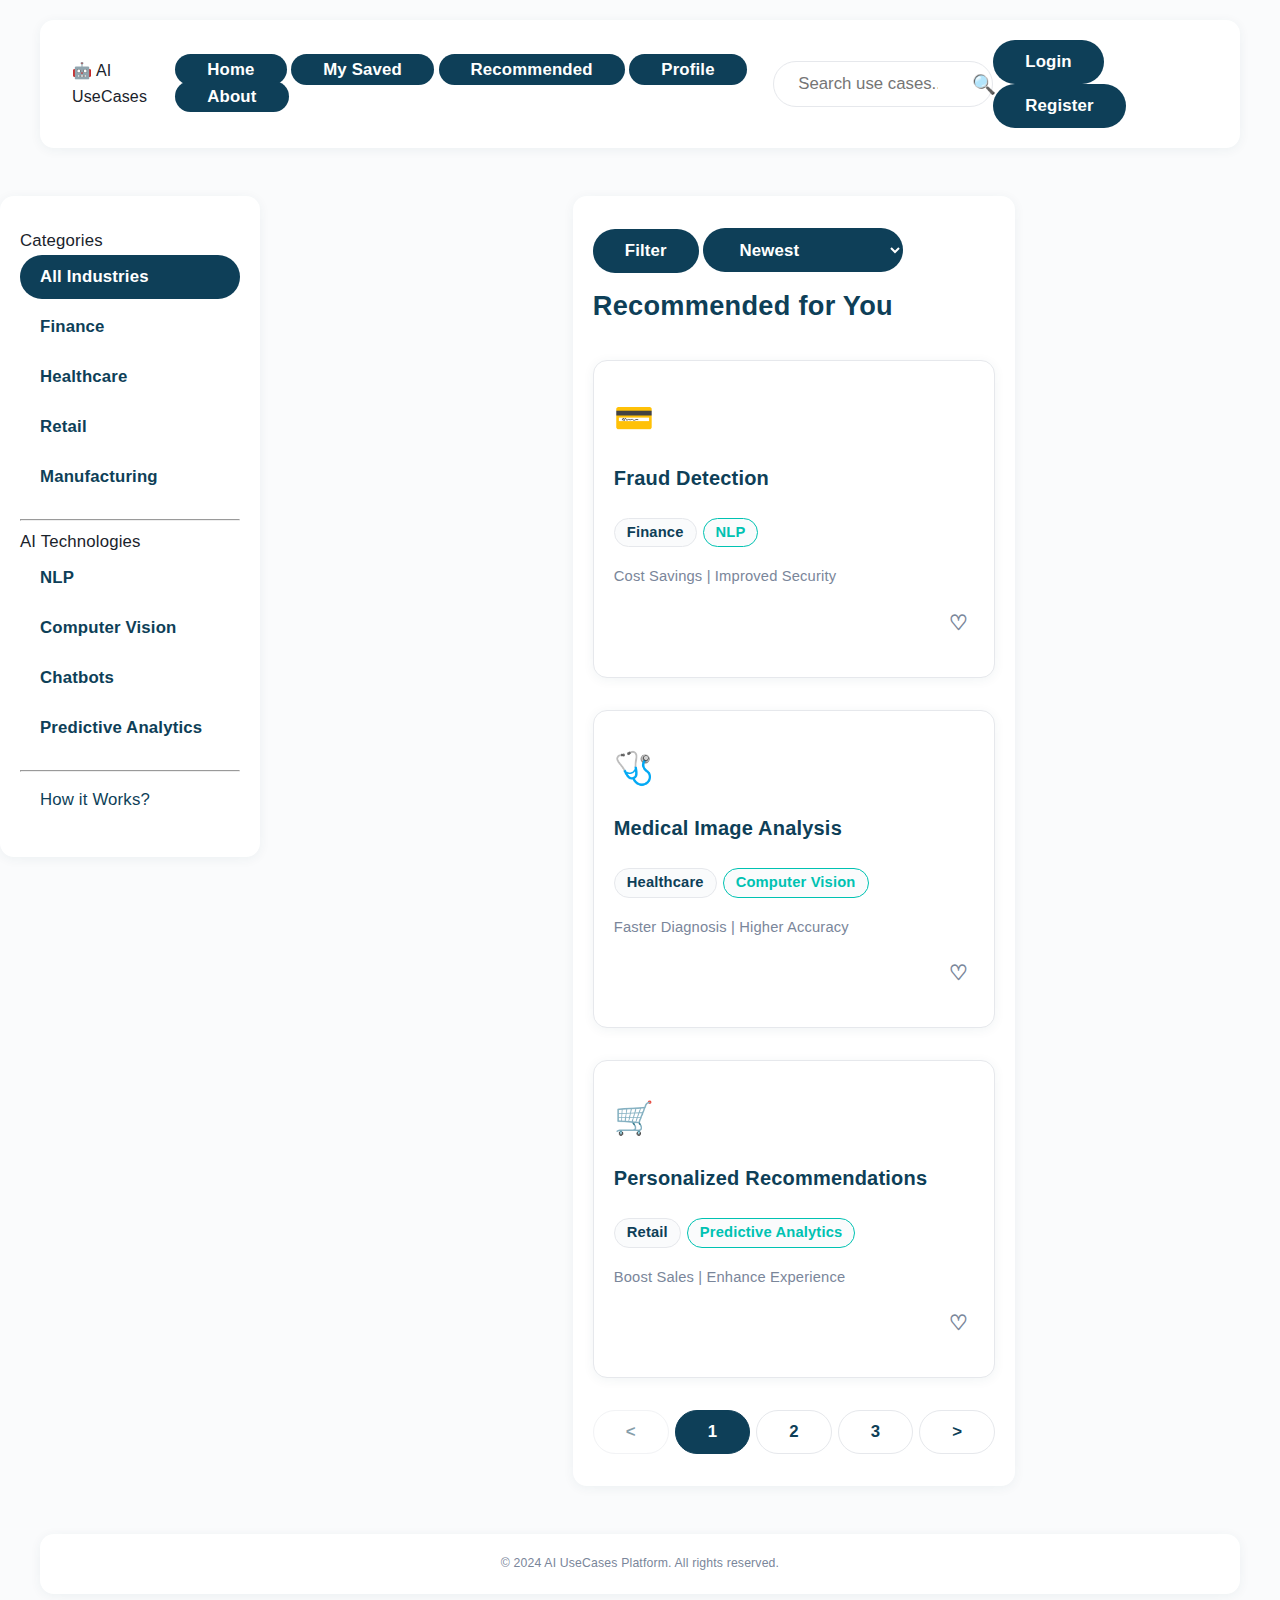
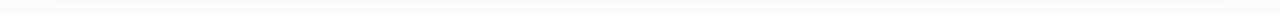
==== index.html @ 4018d4e9 "Add files via upload" ====
<!DOCTYPE html>
<html lang="en">
<head>
  <meta charset="UTF-8" />
  <meta name="viewport" content="width=device-width,initial-scale=1.0" />
  <title>AI Use Cases Dashboard</title>
  <link rel="stylesheet" href="styles.css" />
</head>
<body>
  <header class="header">
    <div class="logo" aria-label="Platform Logo">🤖 <span>AI UseCases</span></div>
    <nav class="main-nav" aria-label="Main Navigation">
      <a href="index.html" class="active">Home</a>
      <a href="#">My Saved</a>
      <a href="#">Recommended</a>
      <a href="profile.html">Profile</a>
      <a href="#" class="about-link">About</a>
    </nav>
    <form class="search-bar" role="search" aria-label="Global Search">
      <input type="search" placeholder="Search use cases..." aria-label="Search use cases" />
      <button type="submit" aria-label="Search"><span>🔍</span></button>
    </form>
    <div class="user-actions">
      <button class="login-btn">Login</button>
      <button class="register-btn">Register</button>
    </div>
  </header>
  <div class="dashboard-layout">
    <aside class="sidebar" aria-label="Filters and Navigation">
      <nav>
        <ul>
          <li><strong>Categories</strong></li>
          <li><button class="sidebar-link" aria-current="page">All Industries</button></li>
          <li><button class="sidebar-link">Finance</button></li>
          <li><button class="sidebar-link">Healthcare</button></li>
          <li><button class="sidebar-link">Retail</button></li>
          <li><button class="sidebar-link">Manufacturing</button></li>
        </ul>
        <hr />
        <ul>
          <li><strong>AI Technologies</strong></li>
          <li><button class="sidebar-link">NLP</button></li>
          <li><button class="sidebar-link">Computer Vision</button></li>
          <li><button class="sidebar-link">Chatbots</button></li>
          <li><button class="sidebar-link">Predictive Analytics</button></li>
        </ul>
        <hr />
        <a href="#" class="sidebar-link about">How it Works?</a>
      </nav>
    </aside>
    <main class="main-content">
      <section class="filters-section" aria-label="Filters and Sorting">
        <button class="filter-btn" aria-haspopup="true" aria-expanded="false">Filter</button>
        <select aria-label="Sort by" class="sort-select">
          <option>Newest</option>
          <option>Highest Rated</option>
          <option>Alphabetical</option>
        </select>
      </section>
      <section class="recommendations" aria-label="Recommended for You">
        <h2>Recommended for You</h2>
        <div class="tiles-grid">
          <article class="usecase-tile" tabindex="0" aria-labelledby="uc1-title">
            <div class="tile-icon" aria-hidden="true">💳</div>
            <h3 id="uc1-title" style="word-break:break-word;overflow-wrap:break-word;">Fraud Detection</h3>
            <div class="tile-tags">
              <span class="tag">Finance</span>
              <span class="tag tech">NLP</span>
            </div>
            <p class="tile-summary" style="word-break:break-word;overflow-wrap:break-word;">Cost Savings | Improved Security</p>
            <button class="favorite-btn" aria-label="Add to favorites">♡</button>
          </article>
          <article class="usecase-tile" tabindex="0" aria-labelledby="uc2-title">
            <div class="tile-icon" aria-hidden="true">🩺</div>
            <h3 id="uc2-title" style="word-break:break-word;overflow-wrap:break-word;">Medical Image Analysis</h3>
            <div class="tile-tags">
              <span class="tag">Healthcare</span>
              <span class="tag tech">Computer Vision</span>
            </div>
            <p class="tile-summary" style="word-break:break-word;overflow-wrap:break-word;">Faster Diagnosis | Higher Accuracy</p>
            <button class="favorite-btn" aria-label="Add to favorites">♡</button>
          </article>
          <article class="usecase-tile" tabindex="0" aria-labelledby="uc3-title">
            <div class="tile-icon" aria-hidden="true">🛒</div>
            <h3 id="uc3-title" style="word-break:break-word;overflow-wrap:break-word;">Personalized Recommendations</h3>
            <div class="tile-tags">
              <span class="tag">Retail</span>
              <span class="tag tech">Predictive Analytics</span>
            </div>
            <p class="tile-summary" style="word-break:break-word;overflow-wrap:break-word;">Boost Sales | Enhance Experience</p>
            <button class="favorite-btn" aria-label="Add to favorites">♡</button>
          </article>
        </div>
      </section>
      <nav class="pagination" aria-label="Pagination">
        <button aria-label="Previous page" disabled>&lt;</button>
        <button aria-current="page">1</button>
        <button>2</button>
        <button>3</button>
        <button aria-label="Next page">&gt;</button>
      </nav>
    </main>
  </div>
  <footer class="footer">
    <small>&copy; 2024 AI UseCases Platform. All rights reserved.</small>
  </footer>
</body>
</html>
---- styles.css ----
/* Artistic Minimalism Design System for Modern App */
:root {
  --brand: #0E3F58;
  --accent: #00C2B2;
  --bg: #FAFBFC;
  --surface: #fff;
  --text: #1a232b;
  --muted: #7a869a;
  --border: #e6e8ec;
  --radius: 14px;
  --radius-pill: 999px;
  --shadow: 0 2px 12px rgba(14,63,88,0.06);
  --font-main: 'Inter', 'Segoe UI', Arial, sans-serif;
  --font-size-xs: 0.92rem;
  --font-size-sm: 1.05rem;
  --font-size-md: 1.25rem;
  --font-size-lg: 1.7rem;
  --font-size-xl: 2.2rem;
  --line-height: 1.6;
  --font-weight-thin: 300;
  --font-weight-normal: 400;
  --font-weight-bold: 600;
  --space-xs: 6px;
  --space-sm: 12px;
  --space: 20px;
  --space-md: 32px;
  --space-lg: 48px;
}

/* Reset & Base */
*, *::before, *::after { box-sizing: border-box; }
html { font-size: 16px; background: var(--bg); }
body {
  font-family: var(--font-main);
  color: var(--text);
  background: var(--bg);
  margin: 0;
  font-weight: var(--font-weight-thin);
  line-height: var(--line-height);
  letter-spacing: 0.01em;
}
img, svg { display: block; max-width: 100%; }
a { color: var(--brand); text-decoration: none; transition: color 0.18s; }
a:hover, a:focus { color: var(--accent); }

/* Typography */
h1, h2, h3, h4, h5, h6 {
  font-family: var(--font-main);
  font-weight: var(--font-weight-bold);
  margin: 0 0 var(--space-sm) 0;
  letter-spacing: 0.01em;
  color: var(--brand);
}
h1 { font-size: var(--font-size-xl); }
h2 { font-size: var(--font-size-lg); }
h3 { font-size: var(--font-size-md); }
h4, h5, h6 { font-size: var(--font-size-sm); }
p, ul, ol { margin: 0 0 var(--space) 0; }

/* Layout */
.header, .footer {
  background: var(--surface);
  box-shadow: var(--shadow);
  border-radius: var(--radius);
  margin: var(--space) auto;
  max-width: 1200px;
  padding: var(--space) var(--space-md);
  display: flex;
  align-items: center;
  justify-content: space-between;
}
.header {
  margin-bottom: var(--space-lg);
}
.footer {
  margin-top: var(--space-lg);
  font-size: var(--font-size-xs);
  color: var(--muted);
  justify-content: center;
}
.main-content, .detail-main, .profile-main {
  max-width: 1200px;
  margin: 0 auto;
  padding: var(--space-md) var(--space);
  background: var(--surface);
  border-radius: var(--radius);
  box-shadow: var(--shadow);
}
.dashboard-layout {
  display: grid;
  grid-template-columns: 260px 1fr;
  gap: var(--space-lg);
  max-width: 1400px;
  margin: 0 auto;
  align-items: flex-start;
}
@media (max-width: 900px) {
  .dashboard-layout {
    grid-template-columns: 1fr;
  }
  .sidebar {
    margin-bottom: var(--space-lg);
  }
}

/* Sidebar */
.sidebar {
  background: var(--surface);
  border-radius: var(--radius);
  box-shadow: var(--shadow);
  padding: var(--space-md) var(--space);
  min-width: 200px;
  max-width: 320px;
  font-size: var(--font-size-sm);
}
.sidebar nav ul {
  list-style: none;
  padding: 0;
  margin: 0 0 var(--space) 0;
}
.sidebar-link {
  display: block;
  width: 100%;
  background: none;
  border: none;
  color: var(--brand);
  font-size: var(--font-size-sm);
  text-align: left;
  padding: var(--space-xs) var(--space);
  border-radius: var(--radius-pill);
  margin-bottom: var(--space-xs);
  transition: background 0.18s, color 0.18s;
}
.sidebar-link[aria-current="page"], .sidebar-link:focus, .sidebar-link:hover {
  background: var(--brand);
  color: #fff;
}

/* Search Bar */
.search-bar {
  display: flex;
  align-items: center;
  background: var(--surface);
  border-radius: var(--radius-pill);
  box-shadow: none;
  padding: 0 var(--space-sm);
  min-width: 220px;
  border: 1px solid var(--border);
}
.search-bar input {
  border: none;
  outline: none;
  font-size: var(--font-size-sm);
  padding: var(--space-xs) var(--space-sm);
  background: transparent;
  color: var(--text);
  width: 180px;
}
.search-bar button {
  background: none;
  border: none;
  color: var(--brand);
  font-size: 1.2rem;
  cursor: pointer;
  padding: var(--space-xs);
  border-radius: 50%;
  transition: background 0.18s;
}
.search-bar button:hover, .search-bar button:focus {
  background: var(--bg);
}

/* Buttons */
button, .filter-btn, .save-btn, .danger-btn, .secondary-btn, .main-nav a, .sort-select {
  border-radius: var(--radius-pill);
  border: none;
  background: var(--brand);
  color: #fff;
  font-size: var(--font-size-sm);
  font-weight: var(--font-weight-bold);
  padding: var(--space-xs) var(--space-md);
  min-height: 44px;
  transition: background 0.18s, box-shadow 0.18s, color 0.18s;
  box-shadow: none;
  letter-spacing: 0.01em;
}
button:focus, .filter-btn:focus, .save-btn:focus, .danger-btn:focus, .secondary-btn:focus, .main-nav a:focus {
  outline: 2px solid var(--accent);
  background: var(--accent);
  color: #fff;
}
button:hover, .filter-btn:hover, .save-btn:hover, .danger-btn:hover, .secondary-btn:hover, .main-nav a:hover {
  background: var(--accent);
  color: #fff;
}

/* Tiles (Cards) */
.tiles-grid {
  display: grid;
  grid-template-columns: repeat(auto-fit, minmax(320px, 1fr));
  gap: var(--space-md);
  margin-top: var(--space-md);
}
.usecase-tile {
  background: var(--surface);
  border-radius: var(--radius);
  box-shadow: var(--shadow);
  padding: var(--space-md) var(--space);
  display: flex;
  flex-direction: column;
  gap: var(--space-sm);
  transition: box-shadow 0.18s, transform 0.14s;
  border: 1px solid var(--border);
}
.usecase-tile:hover, .usecase-tile:focus {
  box-shadow: 0 8px 32px 0 rgba(0,194,178,0.13);
  transform: translateY(-2px) scale(1.01);
  border-color: var(--accent);
}
.tile-icon {
  font-size: 2rem;
  margin-bottom: var(--space-xs);
  color: var(--accent);
}
.tile-tags {
  display: flex;
  gap: var(--space-xs);
  flex-wrap: wrap;
}
.tag {
  background: var(--bg);
  color: var(--brand);
  border-radius: var(--radius-pill);
  padding: 2px 12px;
  font-size: var(--font-size-xs);
  font-weight: var(--font-weight-bold);
  border: 1px solid var(--border);
}
.tag.tech { color: var(--accent); border-color: var(--accent); }
.tag.stage { color: #b26a00; border-color: #ffd580; }
.tag.date { color: #7c3aed; border-color: #c3b6f7; }
.tile-summary {
  color: var(--muted);
  font-size: var(--font-size-xs);
  margin: var(--space-xs) 0 0 0;
}
.favorite-btn {
  align-self: flex-end;
  background: none;
  border: none;
  color: var(--muted);
  font-size: 1.3rem;
  cursor: pointer;
  padding: var(--space-xs);
  border-radius: 50%;
  transition: color 0.18s, background 0.18s;
}
.favorite-btn:hover, .favorite-btn:focus {
  color: var(--accent);
  background: var(--bg);
}

/* Pagination */
.pagination {
  display: flex;
  gap: var(--space-xs);
  justify-content: center;
  margin: var(--space-md) 0 0 0;
}
.pagination button {
  border-radius: var(--radius-pill);
  min-width: 44px;
  min-height: 44px;
  font-size: var(--font-size-sm);
  color: var(--brand);
  background: #fff;
  border: 1.5px solid var(--border);
  transition: background 0.18s, color 0.18s, box-shadow 0.18s;
}
.pagination button[aria-current="page"], .pagination button:focus {
  background: var(--brand);
  color: #fff;
  border-color: var(--brand);
}
.pagination button:disabled {
  opacity: 0.5;
  cursor: not-allowed;
}

/* Forms */
input[type="text"], input[type="email"], input[type="password"], select, textarea {
  height: 44px;
  padding: var(--space-xs) var(--space-sm);
  border-radius: var(--radius);
  border: 1px solid var(--border);
  font-size: var(--font-size-sm);
  background: var(--surface);
  color: var(--text);
  margin-bottom: var(--space-sm);
  transition: border-color 0.18s, box-shadow 0.18s;
}
input:focus, select:focus, textarea:focus {
  outline: 2px solid var(--accent);
  border-color: var(--accent);
  background: var(--bg);
}
label {
  font-size: var(--font-size-xs);
  color: var(--muted);
  font-weight: var(--font-weight-bold);
  margin-bottom: var(--space-xs);
  display: block;
}
fieldset {
  border: none;
  margin: 0 0 var(--space) 0;
  padding: 0;
}
legend {
  font-size: var(--font-size-sm);
  font-weight: var(--font-weight-bold);
  color: var(--brand);
  margin-bottom: var(--space-xs);
}

/* Accessibility & Focus */
:focus-visible {
  outline: 2px solid var(--accent);
  outline-offset: 2px;
}
.visually-hidden {
  position: absolute !important;
  width: 1px; height: 1px;
  padding: 0; margin: -1px;
  overflow: hidden;
  clip: rect(0,0,0,0);
  border: 0;
}

@media (max-width: 600px) {
  .header, .footer, .main-content, .detail-main, .profile-main {
    padding: var(--space) var(--space-xs);
    border-radius: var(--radius);
  }
  .sidebar {
    padding: var(--space) var(--space-xs);
    min-width: 0;
    max-width: 100%;
  }
  .tiles-grid {
    grid-template-columns: 1fr;
    gap: var(--space-sm);
  }
}
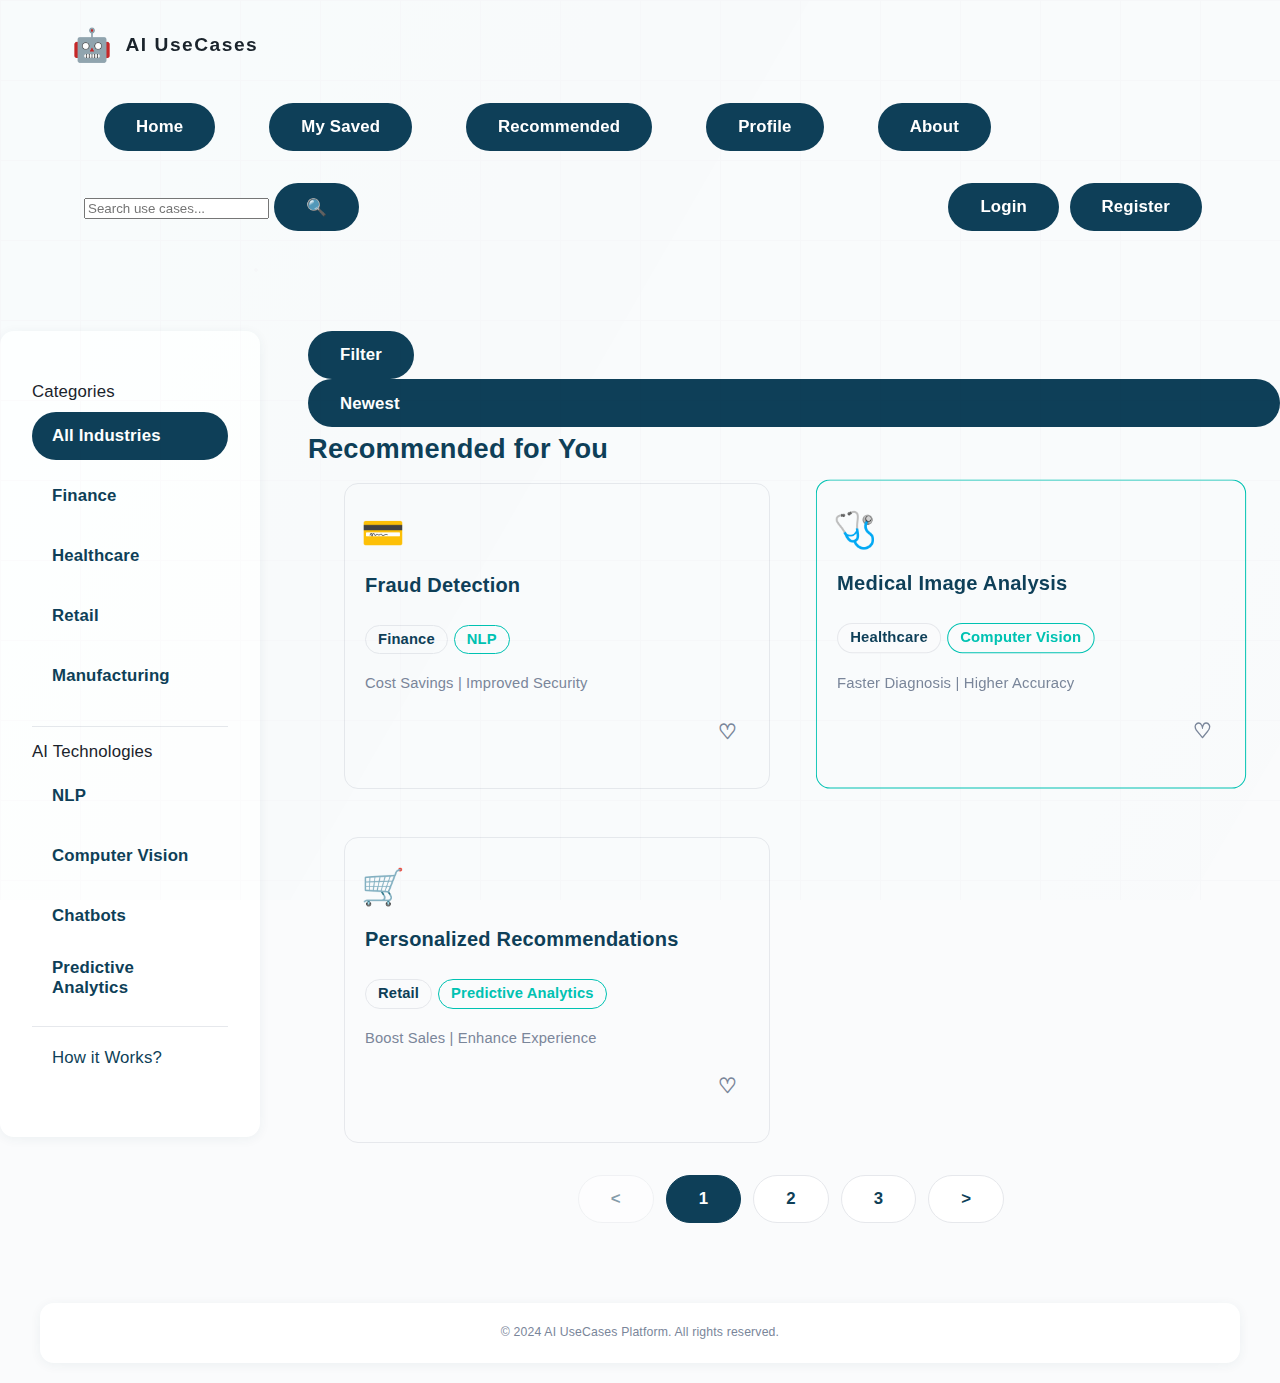
==== commit 82625c09: "Add files via upload" ====
--- a/index.html
+++ b/index.html
@@ -61,33 +61,36 @@
         <h2>Recommended for You</h2>
         <div class="tiles-grid">
           <article class="usecase-tile" tabindex="0" aria-labelledby="uc1-title">
+            <a href="usecase-detail.html" class="card-link" aria-label="View Fraud Detection use case"></a>
             <div class="tile-icon" aria-hidden="true">💳</div>
-            <h3 id="uc1-title" style="word-break:break-word;overflow-wrap:break-word;">Fraud Detection</h3>
+            <h3 id="uc1-title">Fraud Detection</h3>
             <div class="tile-tags">
               <span class="tag">Finance</span>
               <span class="tag tech">NLP</span>
             </div>
-            <p class="tile-summary" style="word-break:break-word;overflow-wrap:break-word;">Cost Savings | Improved Security</p>
+            <p class="tile-summary">Cost Savings | Improved Security</p>
             <button class="favorite-btn" aria-label="Add to favorites">♡</button>
           </article>
           <article class="usecase-tile" tabindex="0" aria-labelledby="uc2-title">
+            <a href="usecase-detail.html" class="card-link" aria-label="View Medical Image Analysis use case"></a>
             <div class="tile-icon" aria-hidden="true">🩺</div>
-            <h3 id="uc2-title" style="word-break:break-word;overflow-wrap:break-word;">Medical Image Analysis</h3>
+            <h3 id="uc2-title">Medical Image Analysis</h3>
             <div class="tile-tags">
               <span class="tag">Healthcare</span>
               <span class="tag tech">Computer Vision</span>
             </div>
-            <p class="tile-summary" style="word-break:break-word;overflow-wrap:break-word;">Faster Diagnosis | Higher Accuracy</p>
+            <p class="tile-summary">Faster Diagnosis | Higher Accuracy</p>
             <button class="favorite-btn" aria-label="Add to favorites">♡</button>
           </article>
           <article class="usecase-tile" tabindex="0" aria-labelledby="uc3-title">
+            <a href="usecase-detail.html" class="card-link" aria-label="View Personalized Recommendations use case"></a>
             <div class="tile-icon" aria-hidden="true">🛒</div>
-            <h3 id="uc3-title" style="word-break:break-word;overflow-wrap:break-word;">Personalized Recommendations</h3>
+            <h3 id="uc3-title">Personalized Recommendations</h3>
             <div class="tile-tags">
               <span class="tag">Retail</span>
               <span class="tag tech">Predictive Analytics</span>
             </div>
-            <p class="tile-summary" style="word-break:break-word;overflow-wrap:break-word;">Boost Sales | Enhance Experience</p>
+            <p class="tile-summary">Boost Sales | Enhance Experience</p>
             <button class="favorite-btn" aria-label="Add to favorites">♡</button>
           </article>
         </div>
--- a/styles.css
+++ b/styles.css
@@ -79,12 +79,11 @@
   justify-content: center;
 }
 .main-content, .detail-main, .profile-main {
-  max-width: 1200px;
-  margin: 0 auto;
-  padding: var(--space-md) var(--space);
-  background: var(--surface);
-  border-radius: var(--radius);
-  box-shadow: var(--shadow);
+  background: none !important;
+  box-shadow: none !important;
+  border-radius: 0 !important;
+  padding: var(--space-md) 0 !important;
+  margin-bottom: 0 !important;
 }
 .dashboard-layout {
   display: grid;
@@ -103,20 +102,114 @@
   }
 }
 
-/* Sidebar */
+/* --- Technical Background --- */
+body::before {
+  content: '';
+  position: fixed;
+  z-index: 0;
+  top: 0; left: 0; right: 0; bottom: 0;
+  pointer-events: none;
+  background:
+    repeating-linear-gradient(90deg, #e6e8ec 0 1px, transparent 1px 80px),
+    repeating-linear-gradient(180deg, #e6e8ec 0 1px, transparent 1px 80px),
+    radial-gradient(circle at 20% 30%, #e6e8ec 1.5px, transparent 2px),
+    radial-gradient(circle at 70% 70%, #e6e8ec 1.5px, transparent 2px),
+    linear-gradient(120deg, rgba(0,194,178,0.04) 0%, transparent 100%);
+  opacity: 0.18;
+  mix-blend-mode: multiply;
+}
+
+/* --- Header --- */
+.header {
+  display: flex;
+  flex-wrap: wrap;
+  align-items: center;
+  justify-content: space-between;
+  gap: var(--space-md);
+  padding: var(--space) var(--space-md);
+  background: transparent !important;
+  box-shadow: none !important;
+  border-radius: 0 !important;
+  position: relative;
+  z-index: 2;
+  width: 100%;
+  max-width: 1200px;
+  margin: 0 auto var(--space-lg) auto;
+}
+.logo {
+  display: flex;
+  align-items: center;
+  gap: var(--space-xs);
+  font-size: 2rem;
+  font-weight: bold;
+  letter-spacing: 1.5px;
+}
+.logo span {
+  font-size: 1.2rem;
+  font-weight: 600;
+  margin-left: var(--space-xs);
+}
+.main-nav {
+  display: flex;
+  flex-wrap: wrap;
+  gap: var(--space-lg);
+  align-items: center;
+  flex: 1 1 auto;
+  justify-content: flex-start;
+  margin: 0 var(--space-md);
+}
+.main-nav a {
+  display: inline-flex;
+  align-items: center;
+  justify-content: center;
+  border-radius: var(--radius-pill);
+  background: none;
+  color: var(--brand);
+  font-size: var(--font-size-sm);
+  font-weight: var(--font-weight-bold);
+  padding: 0 var(--space-md);
+  min-height: 44px;
+  height: 44px;
+  text-decoration: none;
+  transition: background 0.18s, color 0.18s;
+  border: none;
+  box-shadow: none;
+  margin: 0;
+}
+.main-nav a.active, .main-nav a:focus, .main-nav a:hover {
+  background: var(--brand);
+  color: #fff;
+}
+.search-bar {
+  margin: 0 var(--space-sm);
+}
+.user-actions {
+  gap: var(--space-sm);
+  margin-left: var(--space-sm);
+}
+
+/* --- Sidebar --- */
 .sidebar {
   background: var(--surface);
   border-radius: var(--radius);
   box-shadow: var(--shadow);
-  padding: var(--space-md) var(--space);
-  min-width: 200px;
+  padding: var(--space-lg) var(--space-md);
+  min-width: 220px;
   max-width: 320px;
   font-size: var(--font-size-sm);
+  display: flex;
+  flex-direction: column;
+  gap: var(--space-md);
+  align-items: flex-start;
+  margin-top: var(--space-md);
 }
 .sidebar nav ul {
   list-style: none;
   padding: 0;
   margin: 0 0 var(--space) 0;
+  display: flex;
+  flex-direction: column;
+  gap: var(--space-xs);
 }
 .sidebar-link {
   display: block;
@@ -130,47 +223,51 @@
   border-radius: var(--radius-pill);
   margin-bottom: var(--space-xs);
   transition: background 0.18s, color 0.18s;
+  min-height: 44px;
+  min-width: 44px;
 }
 .sidebar-link[aria-current="page"], .sidebar-link:focus, .sidebar-link:hover {
   background: var(--brand);
   color: #fff;
 }
-
-/* Search Bar */
-.search-bar {
-  display: flex;
-  align-items: center;
+hr {
+  border: none;
+  border-top: 1px solid var(--border);
+  margin: var(--space-sm) 0;
+  width: 100%;
+}
+
+/* --- Dropdown/Select --- */
+select, .sort-select {
+  appearance: none;
+  -webkit-appearance: none;
+  -moz-appearance: none;
   background: var(--surface);
-  border-radius: var(--radius-pill);
+  border: 1.5px solid var(--accent);
+  border-radius: var(--radius-pill);
+  color: var(--brand);
+  font-size: var(--font-size-sm);
+  font-weight: var(--font-weight-bold);
+  padding: 0 var(--space-md);
+  min-height: 48px;
+  height: 48px;
   box-shadow: none;
-  padding: 0 var(--space-sm);
-  min-width: 220px;
-  border: 1px solid var(--border);
-}
-.search-bar input {
-  border: none;
   outline: none;
-  font-size: var(--font-size-sm);
-  padding: var(--space-xs) var(--space-sm);
-  background: transparent;
-  color: var(--text);
-  width: 180px;
-}
-.search-bar button {
-  background: none;
-  border: none;
-  color: var(--brand);
-  font-size: 1.2rem;
+  transition: border-color 0.18s, box-shadow 0.18s;
   cursor: pointer;
-  padding: var(--space-xs);
-  border-radius: 50%;
-  transition: background 0.18s;
-}
-.search-bar button:hover, .search-bar button:focus {
-  background: var(--bg);
-}
-
-/* Buttons */
+  width: 100%;
+  margin: 0;
+  background-image: url('data:image/svg+xml;utf8,<svg fill="%2300C2B2" height="20" viewBox="0 0 20 20" width="20" xmlns="http://www.w3.org/2000/svg"><path d="M7.293 8.293a1 1 0 011.414 0L10 9.586l1.293-1.293a1 1 0 111.414 1.414l-2 2a1 1 0 01-1.414 0l-2-2a1 1 0 010-1.414z"/></svg>');
+  background-repeat: no-repeat;
+  background-position: right 1.2em center;
+  background-size: 1.2em;
+}
+select:focus, .sort-select:focus {
+  border-color: var(--brand);
+  box-shadow: 0 0 0 2px var(--accent);
+}
+
+/* --- Buttons & Inputs --- */
 button, .filter-btn, .save-btn, .danger-btn, .secondary-btn, .main-nav a, .sort-select {
   border-radius: var(--radius-pill);
   border: none;
@@ -178,11 +275,17 @@
   color: #fff;
   font-size: var(--font-size-sm);
   font-weight: var(--font-weight-bold);
-  padding: var(--space-xs) var(--space-md);
-  min-height: 44px;
+  padding: 0 var(--space-md);
+  min-height: 48px;
+  height: 48px;
   transition: background 0.18s, box-shadow 0.18s, color 0.18s;
   box-shadow: none;
   letter-spacing: 0.01em;
+  margin-right: var(--space-xs);
+  margin-bottom: 0;
+  display: inline-flex;
+  align-items: center;
+  justify-content: center;
 }
 button:focus, .filter-btn:focus, .save-btn:focus, .danger-btn:focus, .secondary-btn:focus, .main-nav a:focus {
   outline: 2px solid var(--accent);
@@ -193,29 +296,162 @@
   background: var(--accent);
   color: #fff;
 }
+input[type="text"], input[type="email"], input[type="password"], select, textarea {
+  height: 48px;
+  padding: 0 var(--space-md);
+  border-radius: var(--radius-pill);
+  border: 1.5px solid var(--border);
+  font-size: var(--font-size-sm);
+  background: var(--surface);
+  color: var(--text);
+  margin-bottom: var(--space-xs);
+  margin-right: var(--space-xs);
+  transition: border-color 0.18s, box-shadow 0.18s;
+  box-shadow: none;
+  outline: none;
+  display: inline-block;
+}
+input:focus, select:focus, textarea:focus {
+  outline: 2px solid var(--accent);
+  border-color: var(--accent);
+  background: var(--bg);
+}
+
+/* --- Tile/Card Link Overlay --- */
+.usecase-tile {
+  background: transparent !important;
+  box-shadow: none !important;
+  border: 1.5px solid var(--border);
+  border-radius: var(--radius);
+  padding: var(--space-md) var(--space);
+  transition: border-color 0.18s, transform 0.14s;
+  min-height: 180px;
+  display: flex;
+  flex-direction: column;
+  gap: var(--space-sm);
+}
+.usecase-tile:hover, .usecase-tile:focus-within {
+  border-color: var(--accent);
+  background: rgba(0,194,178,0.03);
+  transform: translateY(-2px) scale(1.01);
+}
+.usecase-tile a.card-link {
+  position: absolute;
+  inset: 0;
+  z-index: 2;
+  text-indent: -9999px;
+  background: transparent;
+  border: none;
+  cursor: pointer;
+}
+
+/* --- Icon Standardization --- */
+.tile-icon, .sidebar .tile-icon {
+  font-size: 2.2rem !important;
+  width: 2.2rem;
+  height: 2.2rem;
+  display: flex;
+  align-items: center;
+  justify-content: center;
+  color: var(--accent);
+  margin-bottom: var(--space-xs);
+}
+
+/* --- Margins Between Buttons & Inputs --- */
+.profile-form button, .profile-form input, .profile-form select {
+  margin-bottom: var(--space-xs);
+  margin-right: var(--space-xs);
+}
+
+/* --- Custom Checkbox --- */
+.multi-select label {
+  display: flex;
+  align-items: center;
+  gap: var(--space-xs);
+  font-size: var(--font-size-sm);
+  cursor: pointer;
+  margin-bottom: var(--space-xs);
+  position: relative;
+  padding-left: 28px;
+}
+.multi-select input[type="checkbox"] {
+  appearance: none;
+  width: 20px;
+  height: 20px;
+  border: 2px solid var(--accent);
+  border-radius: 6px;
+  background: var(--surface);
+  margin-right: var(--space-xs);
+  position: absolute;
+  left: 0;
+  top: 50%;
+  transform: translateY(-50%);
+  transition: border-color 0.18s, background 0.18s;
+  cursor: pointer;
+}
+.multi-select input[type="checkbox"]:checked {
+  background: var(--accent);
+  border-color: var(--brand);
+}
+.multi-select input[type="checkbox"]:checked::after {
+  content: '';
+  display: block;
+  width: 10px;
+  height: 10px;
+  background: #fff;
+  border-radius: 2px;
+  position: absolute;
+  left: 4px;
+  top: 4px;
+}
+
+/* --- Responsive Adjustments --- */
+@media (max-width: 900px) {
+  .tiles-grid {
+    grid-template-columns: 1fr;
+    gap: var(--space-md);
+    max-width: 100%;
+  }
+  .header {
+    flex-direction: column;
+    align-items: stretch;
+    gap: var(--space);
+    padding: var(--space) var(--space-xs);
+  }
+  .main-nav {
+    gap: var(--space-sm);
+    margin: var(--space-sm) 0;
+    justify-content: flex-start;
+  }
+}
 
 /* Tiles (Cards) */
 .tiles-grid {
   display: grid;
-  grid-template-columns: repeat(auto-fit, minmax(320px, 1fr));
-  gap: var(--space-md);
-  margin-top: var(--space-md);
+  grid-template-columns: repeat(auto-fit, minmax(340px, 1fr));
+  gap: var(--space-lg);
+  margin: 0 auto;
+  width: 100%;
+  max-width: 900px;
+  justify-items: stretch;
+  align-items: stretch;
 }
 .usecase-tile {
-  background: var(--surface);
+  background: transparent !important;
+  box-shadow: none !important;
+  border: 1.5px solid var(--border);
   border-radius: var(--radius);
-  box-shadow: var(--shadow);
   padding: var(--space-md) var(--space);
+  transition: border-color 0.18s, transform 0.14s;
+  min-height: 180px;
   display: flex;
   flex-direction: column;
   gap: var(--space-sm);
-  transition: box-shadow 0.18s, transform 0.14s;
-  border: 1px solid var(--border);
-}
-.usecase-tile:hover, .usecase-tile:focus {
-  box-shadow: 0 8px 32px 0 rgba(0,194,178,0.13);
+}
+.usecase-tile:hover, .usecase-tile:focus-within {
+  border-color: var(--accent);
+  background: rgba(0,194,178,0.03);
   transform: translateY(-2px) scale(1.01);
-  border-color: var(--accent);
 }
 .tile-icon {
   font-size: 2rem;
@@ -288,22 +524,6 @@
 }
 
 /* Forms */
-input[type="text"], input[type="email"], input[type="password"], select, textarea {
-  height: 44px;
-  padding: var(--space-xs) var(--space-sm);
-  border-radius: var(--radius);
-  border: 1px solid var(--border);
-  font-size: var(--font-size-sm);
-  background: var(--surface);
-  color: var(--text);
-  margin-bottom: var(--space-sm);
-  transition: border-color 0.18s, box-shadow 0.18s;
-}
-input:focus, select:focus, textarea:focus {
-  outline: 2px solid var(--accent);
-  border-color: var(--accent);
-  background: var(--bg);
-}
 label {
   font-size: var(--font-size-xs);
   color: var(--muted);
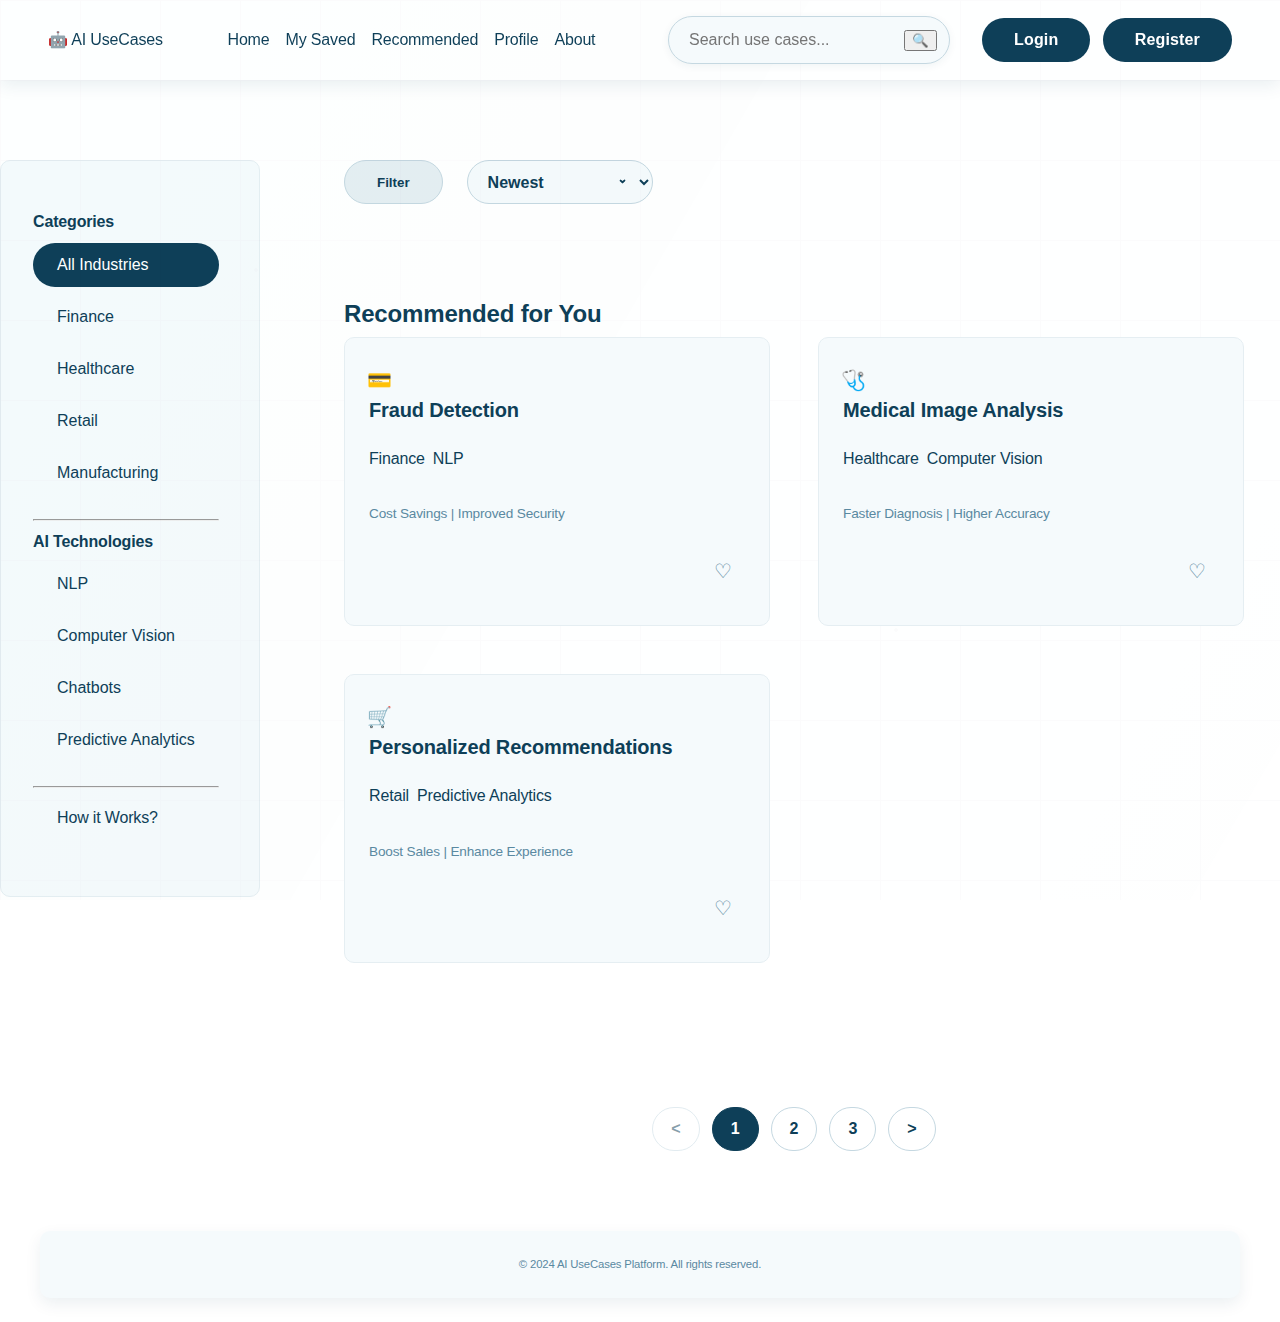
==== commit b6c5416d: "Add files via upload" ====
--- a/index.html
+++ b/index.html
@@ -61,9 +61,9 @@
         <h2>Recommended for You</h2>
         <div class="tiles-grid">
           <article class="usecase-tile" tabindex="0" aria-labelledby="uc1-title">
-            <a href="usecase-detail.html" class="card-link" aria-label="View Fraud Detection use case"></a>
+            <a href="usecase-detail.html" class="card-link" aria-label="View Fraud Detection use case">
             <div class="tile-icon" aria-hidden="true">💳</div>
-            <h3 id="uc1-title">Fraud Detection</h3>
+            <h3 id="uc1-title">Fraud Detection</h3></a>
             <div class="tile-tags">
               <span class="tag">Finance</span>
               <span class="tag tech">NLP</span>
@@ -72,9 +72,9 @@
             <button class="favorite-btn" aria-label="Add to favorites">♡</button>
           </article>
           <article class="usecase-tile" tabindex="0" aria-labelledby="uc2-title">
-            <a href="usecase-detail.html" class="card-link" aria-label="View Medical Image Analysis use case"></a>
+            <a href="usecase-detail.html" class="card-link" aria-label="View Medical Image Analysis use case">
             <div class="tile-icon" aria-hidden="true">🩺</div>
-            <h3 id="uc2-title">Medical Image Analysis</h3>
+            <h3 id="uc2-title">Medical Image Analysis</h3></a>
             <div class="tile-tags">
               <span class="tag">Healthcare</span>
               <span class="tag tech">Computer Vision</span>
@@ -83,9 +83,9 @@
             <button class="favorite-btn" aria-label="Add to favorites">♡</button>
           </article>
           <article class="usecase-tile" tabindex="0" aria-labelledby="uc3-title">
-            <a href="usecase-detail.html" class="card-link" aria-label="View Personalized Recommendations use case"></a>
+            <a href="usecase-detail.html" class="card-link" aria-label="View Personalized Recommendations use case">
             <div class="tile-icon" aria-hidden="true">🛒</div>
-            <h3 id="uc3-title">Personalized Recommendations</h3>
+            <h3 id="uc3-title">Personalized Recommendations</h3></a>
             <div class="tile-tags">
               <span class="tag">Retail</span>
               <span class="tag tech">Predictive Analytics</span>
--- a/styles.css
+++ b/styles.css
@@ -2,27 +2,41 @@
 :root {
   --brand: #0E3F58;
   --accent: #00C2B2;
-  --bg: #FAFBFC;
-  --surface: #fff;
-  --text: #1a232b;
-  --muted: #7a869a;
-  --border: #e6e8ec;
-  --radius: 14px;
+  --bg: #FFFFFF;
+  --surface: #F5FAFC;
+  --surface-alt: #E5EEF2;
+  --surface-hover: #F0F5F8;
+  --border: #C5D8E1;
+  --border-alt: #E5EEF2;
+  --border-strong: #0E3F58;
+  --muted: #5A89A1;
+  --success-bg: #E5F5EE;
+  --success-text: #1A7F5A;
+  --warning-bg: #FFF8E5;
+  --warning-text: #B28A00;
+  --error-bg: #FFEDEA;
+  --error-text: #D7263D;
+  --radius: 10px;
   --radius-pill: 999px;
-  --shadow: 0 2px 12px rgba(14,63,88,0.06);
+  --radius-lg: 12px;
+  --radius-sm: 6px;
+  --shadow: 0 6px 16px rgba(14,63,88,0.08);
+  --shadow-modal: 0 8px 24px rgba(14,63,88,0.15);
   --font-main: 'Inter', 'Segoe UI', Arial, sans-serif;
-  --font-size-xs: 0.92rem;
-  --font-size-sm: 1.05rem;
+  --font-logo: 'Inter', 'Segoe UI', Arial, sans-serif;
+  --font-size-xs: 0.85rem;
+  --font-size-sm: 1rem;
   --font-size-md: 1.25rem;
-  --font-size-lg: 1.7rem;
-  --font-size-xl: 2.2rem;
+  --font-size-lg: 1.5rem;
+  --font-size-xl: 2rem;
   --line-height: 1.6;
-  --font-weight-thin: 300;
   --font-weight-normal: 400;
+  --font-weight-medium: 500;
   --font-weight-bold: 600;
-  --space-xs: 6px;
-  --space-sm: 12px;
-  --space: 20px;
+  --space-xxs: 4px;
+  --space-xs: 8px;
+  --space-sm: 16px;
+  --space: 24px;
   --space-md: 32px;
   --space-lg: 48px;
 }
@@ -32,12 +46,12 @@
 html { font-size: 16px; background: var(--bg); }
 body {
   font-family: var(--font-main);
-  color: var(--text);
+  color: var(--brand);
   background: var(--bg);
   margin: 0;
-  font-weight: var(--font-weight-thin);
+  font-size: var(--font-size-sm);
   line-height: var(--line-height);
-  letter-spacing: 0.01em;
+  letter-spacing: -0.01em;
 }
 img, svg { display: block; max-width: 100%; }
 a { color: var(--brand); text-decoration: none; transition: color 0.18s; }
@@ -47,15 +61,15 @@
 h1, h2, h3, h4, h5, h6 {
   font-family: var(--font-main);
   font-weight: var(--font-weight-bold);
-  margin: 0 0 var(--space-sm) 0;
-  letter-spacing: 0.01em;
-  color: var(--brand);
+  margin: 0 0 var(--space-xs) 0;
+  color: var(--brand);
+  line-height: 1.2;
 }
 h1 { font-size: var(--font-size-xl); }
 h2 { font-size: var(--font-size-lg); }
 h3 { font-size: var(--font-size-md); }
 h4, h5, h6 { font-size: var(--font-size-sm); }
-p, ul, ol { margin: 0 0 var(--space) 0; }
+p, ul, ol { margin: 0 0 var(--space-xs) 0; color: var(--brand); line-height: var(--line-height); max-width: 75ch; }
 
 /* Layout */
 .header, .footer {
@@ -119,80 +133,95 @@
   mix-blend-mode: multiply;
 }
 
-/* --- Header --- */
+/* --- Layout Utilities --- */
+.section {
+  margin-bottom: var(--space-lg);
+  padding-bottom: var(--space-sm);
+}
+.section-title {
+  font-size: var(--font-size-lg);
+  font-weight: var(--font-weight-bold);
+  margin-bottom: var(--space-sm);
+  letter-spacing: -0.5px;
+}
+.divider {
+  width: 100%;
+  height: 1px;
+  background: var(--border-alt);
+  margin: var(--space-sm) 0;
+  border: none;
+}
+.gap-xs { gap: var(--space-xs); }
+.gap-sm { gap: var(--space-sm); }
+.gap-md { gap: var(--space-md); }
+.gap-lg { gap: var(--space-lg); }
+.flex { display: flex; }
+.flex-col { flex-direction: column; }
+.flex-row { flex-direction: row; }
+.align-center { align-items: center; }
+.justify-between { justify-content: space-between; }
+.justify-center { justify-content: center; }
+
+/* --- Header & Nav Layout --- */
 .header {
-  display: flex;
-  flex-wrap: wrap;
-  align-items: center;
-  justify-content: space-between;
-  gap: var(--space-md);
-  padding: var(--space) var(--space-md);
-  background: transparent !important;
-  box-shadow: none !important;
-  border-radius: 0 !important;
+  max-width: 1440px;
+  width: 100%;
+  margin: 0 auto var(--space-lg) auto;
+  display: grid;
+  grid-template-columns: auto 1fr auto auto;
+  align-items: center;
+  gap: var(--space-sm);
+  padding: var(--space-sm) var(--space-lg);
+  background: transparent;
+  border-radius: 0;
   position: relative;
   z-index: 2;
-  width: 100%;
-  max-width: 1200px;
-  margin: 0 auto var(--space-lg) auto;
-}
-.logo {
-  display: flex;
-  align-items: center;
-  gap: var(--space-xs);
-  font-size: 2rem;
-  font-weight: bold;
-  letter-spacing: 1.5px;
-}
-.logo span {
-  font-size: 1.2rem;
-  font-weight: 600;
-  margin-left: var(--space-xs);
-}
+}
+@media (max-width: 1200px) {
+  .header {
+    max-width: 100vw;
+    padding: var(--space-sm) var(--space-md);
+    grid-template-columns: 1fr;
+    grid-template-rows: auto auto auto auto;
+    gap: var(--space-sm);
+  }
+  .main-nav, .search-bar, .user-actions {
+    margin: 0 auto;
+    justify-content: center;
+  }
+}
+
 .main-nav {
   display: flex;
   flex-wrap: wrap;
+  gap: var(--space-sm);
+  align-items: center;
+  justify-content: center;
+  margin: 0 var(--space-md);
+}
+
+/* --- Sidebar & Main Content Layout --- */
+.dashboard-layout {
+  display: grid;
+  grid-template-columns: 260px 1fr;
   gap: var(--space-lg);
-  align-items: center;
-  flex: 1 1 auto;
-  justify-content: flex-start;
-  margin: 0 var(--space-md);
-}
-.main-nav a {
-  display: inline-flex;
-  align-items: center;
-  justify-content: center;
-  border-radius: var(--radius-pill);
-  background: none;
-  color: var(--brand);
-  font-size: var(--font-size-sm);
-  font-weight: var(--font-weight-bold);
-  padding: 0 var(--space-md);
-  min-height: 44px;
-  height: 44px;
-  text-decoration: none;
-  transition: background 0.18s, color 0.18s;
-  border: none;
-  box-shadow: none;
-  margin: 0;
-}
-.main-nav a.active, .main-nav a:focus, .main-nav a:hover {
-  background: var(--brand);
-  color: #fff;
-}
-.search-bar {
-  margin: 0 var(--space-sm);
-}
-.user-actions {
-  gap: var(--space-sm);
-  margin-left: var(--space-sm);
-}
-
-/* --- Sidebar --- */
+  max-width: 1400px;
+  margin: 0 auto;
+  align-items: flex-start;
+}
+@media (max-width: 900px) {
+  .dashboard-layout {
+    grid-template-columns: 1fr;
+    gap: var(--space-md);
+  }
+  .sidebar {
+    margin-bottom: var(--space-lg);
+  }
+}
 .sidebar {
   background: var(--surface);
   border-radius: var(--radius);
-  box-shadow: var(--shadow);
+  box-shadow: none;
   padding: var(--space-lg) var(--space-md);
   min-width: 220px;
   max-width: 320px;
@@ -202,230 +231,83 @@
   gap: var(--space-md);
   align-items: flex-start;
   margin-top: var(--space-md);
-}
-.sidebar nav ul {
-  list-style: none;
+  border: 1px solid var(--border-alt);
+}
+
+.main-content {
+  width: 100%;
+  max-width: 900px;
+  margin: 0 auto;
   padding: 0;
-  margin: 0 0 var(--space) 0;
   display: flex;
   flex-direction: column;
-  gap: var(--space-xs);
-}
-.sidebar-link {
-  display: block;
-  width: 100%;
+  gap: var(--space-lg);
+}
+
+/* --- Icon System --- */
+.icon, .tile-icon, .sidebar .icon, .favorite-btn .icon, .profile-main .icon {
+  width: 20px;
+  height: 20px;
+  min-width: 20px;
+  min-height: 20px;
+  max-width: 20px;
+  max-height: 20px;
+  stroke-width: 2px;
+  stroke: var(--brand);
+  fill: none;
+  display: inline-flex;
+  align-items: center;
+  justify-content: center;
+  vertical-align: middle;
+  box-sizing: content-box;
+}
+.icon-wrapper {
+  display: flex;
+  align-items: center;
+  justify-content: center;
+  width: 32px;
+  height: 32px;
+  min-width: 32px;
+  min-height: 32px;
+  border-radius: 50%;
+  background: none;
+  margin-right: 8px;
+}
+.icon-btn .icon, .icon-link .icon {
+  margin: 0;
+}
+.icon.left { margin-right: 8px; }
+.icon.right { margin-left: 8px; }
+.icon.center { display: block; margin: 0 auto; }
+.icon.secondary { stroke: var(--muted); }
+.icon.accent { stroke: var(--accent); }
+.icon.success { stroke: var(--success-text); }
+.icon.warning { stroke: var(--warning-text); }
+.icon.error { stroke: var(--error-text); }
+.icon:hover { stroke: #07263a; }
+.icon.active { fill: var(--brand); }
+.icon.disabled { opacity: 0.5; }
+
+.icon-btn, .icon-link {
+  display: inline-flex;
+  align-items: center;
+  justify-content: center;
+  width: 44px; height: 44px;
+  border-radius: 50%;
   background: none;
   border: none;
   color: var(--brand);
-  font-size: var(--font-size-sm);
-  text-align: left;
-  padding: var(--space-xs) var(--space);
-  border-radius: var(--radius-pill);
-  margin-bottom: var(--space-xs);
+  cursor: pointer;
   transition: background 0.18s, color 0.18s;
-  min-height: 44px;
-  min-width: 44px;
-}
-.sidebar-link[aria-current="page"], .sidebar-link:focus, .sidebar-link:hover {
-  background: var(--brand);
-  color: #fff;
-}
-hr {
-  border: none;
-  border-top: 1px solid var(--border);
-  margin: var(--space-sm) 0;
-  width: 100%;
-}
-
-/* --- Dropdown/Select --- */
-select, .sort-select {
-  appearance: none;
-  -webkit-appearance: none;
-  -moz-appearance: none;
-  background: var(--surface);
-  border: 1.5px solid var(--accent);
-  border-radius: var(--radius-pill);
-  color: var(--brand);
-  font-size: var(--font-size-sm);
-  font-weight: var(--font-weight-bold);
-  padding: 0 var(--space-md);
-  min-height: 48px;
-  height: 48px;
-  box-shadow: none;
-  outline: none;
-  transition: border-color 0.18s, box-shadow 0.18s;
-  cursor: pointer;
-  width: 100%;
-  margin: 0;
-  background-image: url('data:image/svg+xml;utf8,<svg fill="%2300C2B2" height="20" viewBox="0 0 20 20" width="20" xmlns="http://www.w3.org/2000/svg"><path d="M7.293 8.293a1 1 0 011.414 0L10 9.586l1.293-1.293a1 1 0 111.414 1.414l-2 2a1 1 0 01-1.414 0l-2-2a1 1 0 010-1.414z"/></svg>');
-  background-repeat: no-repeat;
-  background-position: right 1.2em center;
-  background-size: 1.2em;
-}
-select:focus, .sort-select:focus {
-  border-color: var(--brand);
-  box-shadow: 0 0 0 2px var(--accent);
-}
-
-/* --- Buttons & Inputs --- */
-button, .filter-btn, .save-btn, .danger-btn, .secondary-btn, .main-nav a, .sort-select {
-  border-radius: var(--radius-pill);
-  border: none;
-  background: var(--brand);
-  color: #fff;
-  font-size: var(--font-size-sm);
-  font-weight: var(--font-weight-bold);
-  padding: 0 var(--space-md);
-  min-height: 48px;
-  height: 48px;
-  transition: background 0.18s, box-shadow 0.18s, color 0.18s;
-  box-shadow: none;
-  letter-spacing: 0.01em;
-  margin-right: var(--space-xs);
-  margin-bottom: 0;
-  display: inline-flex;
-  align-items: center;
-  justify-content: center;
-}
-button:focus, .filter-btn:focus, .save-btn:focus, .danger-btn:focus, .secondary-btn:focus, .main-nav a:focus {
-  outline: 2px solid var(--accent);
-  background: var(--accent);
-  color: #fff;
-}
-button:hover, .filter-btn:hover, .save-btn:hover, .danger-btn:hover, .secondary-btn:hover, .main-nav a:hover {
-  background: var(--accent);
-  color: #fff;
-}
-input[type="text"], input[type="email"], input[type="password"], select, textarea {
-  height: 48px;
-  padding: 0 var(--space-md);
-  border-radius: var(--radius-pill);
-  border: 1.5px solid var(--border);
-  font-size: var(--font-size-sm);
-  background: var(--surface);
-  color: var(--text);
-  margin-bottom: var(--space-xs);
-  margin-right: var(--space-xs);
-  transition: border-color 0.18s, box-shadow 0.18s;
-  box-shadow: none;
-  outline: none;
-  display: inline-block;
-}
-input:focus, select:focus, textarea:focus {
-  outline: 2px solid var(--accent);
-  border-color: var(--accent);
-  background: var(--bg);
-}
-
-/* --- Tile/Card Link Overlay --- */
-.usecase-tile {
-  background: transparent !important;
-  box-shadow: none !important;
-  border: 1.5px solid var(--border);
-  border-radius: var(--radius);
-  padding: var(--space-md) var(--space);
-  transition: border-color 0.18s, transform 0.14s;
-  min-height: 180px;
-  display: flex;
-  flex-direction: column;
-  gap: var(--space-sm);
-}
-.usecase-tile:hover, .usecase-tile:focus-within {
-  border-color: var(--accent);
-  background: rgba(0,194,178,0.03);
-  transform: translateY(-2px) scale(1.01);
-}
-.usecase-tile a.card-link {
-  position: absolute;
-  inset: 0;
-  z-index: 2;
-  text-indent: -9999px;
-  background: transparent;
-  border: none;
-  cursor: pointer;
-}
-
-/* --- Icon Standardization --- */
-.tile-icon, .sidebar .tile-icon {
-  font-size: 2.2rem !important;
-  width: 2.2rem;
-  height: 2.2rem;
-  display: flex;
-  align-items: center;
-  justify-content: center;
-  color: var(--accent);
-  margin-bottom: var(--space-xs);
-}
-
-/* --- Margins Between Buttons & Inputs --- */
-.profile-form button, .profile-form input, .profile-form select {
-  margin-bottom: var(--space-xs);
-  margin-right: var(--space-xs);
-}
-
-/* --- Custom Checkbox --- */
-.multi-select label {
-  display: flex;
-  align-items: center;
-  gap: var(--space-xs);
-  font-size: var(--font-size-sm);
-  cursor: pointer;
-  margin-bottom: var(--space-xs);
-  position: relative;
-  padding-left: 28px;
-}
-.multi-select input[type="checkbox"] {
-  appearance: none;
-  width: 20px;
-  height: 20px;
-  border: 2px solid var(--accent);
-  border-radius: 6px;
-  background: var(--surface);
-  margin-right: var(--space-xs);
-  position: absolute;
-  left: 0;
-  top: 50%;
-  transform: translateY(-50%);
-  transition: border-color 0.18s, background 0.18s;
-  cursor: pointer;
-}
-.multi-select input[type="checkbox"]:checked {
-  background: var(--accent);
-  border-color: var(--brand);
-}
-.multi-select input[type="checkbox"]:checked::after {
-  content: '';
-  display: block;
-  width: 10px;
-  height: 10px;
-  background: #fff;
-  border-radius: 2px;
-  position: absolute;
-  left: 4px;
-  top: 4px;
-}
-
-/* --- Responsive Adjustments --- */
-@media (max-width: 900px) {
-  .tiles-grid {
-    grid-template-columns: 1fr;
-    gap: var(--space-md);
-    max-width: 100%;
-  }
-  .header {
-    flex-direction: column;
-    align-items: stretch;
-    gap: var(--space);
-    padding: var(--space) var(--space-xs);
-  }
-  .main-nav {
-    gap: var(--space-sm);
-    margin: var(--space-sm) 0;
-    justify-content: flex-start;
-  }
-}
-
-/* Tiles (Cards) */
+  font-size: 20px;
+  padding: 0;
+}
+.icon-btn:focus, .icon-link:focus, .icon-btn:hover, .icon-link:hover {
+  background: var(--surface-alt);
+  color: var(--brand);
+}
+
+/* --- Card/Tile Layout --- */
 .tiles-grid {
   display: grid;
   grid-template-columns: repeat(auto-fit, minmax(340px, 1fr));
@@ -437,115 +319,142 @@
   align-items: stretch;
 }
 .usecase-tile {
-  background: transparent !important;
-  box-shadow: none !important;
-  border: 1.5px solid var(--border);
+  background: var(--surface);
   border-radius: var(--radius);
+  border: 1px solid var(--border-alt);
+  box-shadow: none;
   padding: var(--space-md) var(--space);
-  transition: border-color 0.18s, transform 0.14s;
+  transition: box-shadow 0.18s, border-color 0.18s, background 0.18s;
   min-height: 180px;
   display: flex;
   flex-direction: column;
   gap: var(--space-sm);
-}
-.usecase-tile:hover, .usecase-tile:focus-within {
-  border-color: var(--accent);
-  background: rgba(0,194,178,0.03);
-  transform: translateY(-2px) scale(1.01);
-}
-.tile-icon {
-  font-size: 2rem;
+  position: relative;
+  align-items: flex-start;
+}
+.usecase-tile .tile-icon {
+  font-size: 20px;
+  width: 20px; height: 20px;
+  color: var(--brand);
+  margin-bottom: 8px;
+  display: flex; align-items: center; justify-content: center;
+}
+.usecase-tile .tile-title {
+  font-size: var(--font-size-md);
+  font-weight: var(--font-weight-bold);
   margin-bottom: var(--space-xs);
-  color: var(--accent);
-}
-.tile-tags {
+  letter-spacing: -0.5px;
+  display: flex; align-items: center;
+}
+.usecase-tile .tile-summary {
+  color: var(--muted);
+  font-size: var(--font-size-xs);
+  margin-top: var(--space-xs);
+}
+.usecase-tile .tile-tags {
   display: flex;
   gap: var(--space-xs);
   flex-wrap: wrap;
-}
-.tag {
-  background: var(--bg);
-  color: var(--brand);
-  border-radius: var(--radius-pill);
-  padding: 2px 12px;
-  font-size: var(--font-size-xs);
-  font-weight: var(--font-weight-bold);
-  border: 1px solid var(--border);
-}
-.tag.tech { color: var(--accent); border-color: var(--accent); }
-.tag.stage { color: #b26a00; border-color: #ffd580; }
-.tag.date { color: #7c3aed; border-color: #c3b6f7; }
-.tile-summary {
-  color: var(--muted);
-  font-size: var(--font-size-xs);
-  margin: var(--space-xs) 0 0 0;
-}
-.favorite-btn {
+  margin-bottom: var(--space-xs);
+}
+.usecase-tile .favorite-btn {
   align-self: flex-end;
   background: none;
   border: none;
   color: var(--muted);
-  font-size: 1.3rem;
+  font-size: 20px;
   cursor: pointer;
-  padding: var(--space-xs);
+  padding: 0;
   border-radius: 50%;
   transition: color 0.18s, background 0.18s;
-}
-.favorite-btn:hover, .favorite-btn:focus {
-  color: var(--accent);
-  background: var(--bg);
-}
-
-/* Pagination */
-.pagination {
-  display: flex;
+  width: 44px; height: 44px;
+  display: flex; align-items: center; justify-content: center;
+}
+.usecase-tile .favorite-btn:hover, .usecase-tile .favorite-btn:focus {
+  color: var(--brand);
+  background: var(--surface-alt);
+}
+.usecase-tile:hover, .usecase-tile:focus-within {
+  box-shadow: var(--shadow);
+  border-color: var(--surface-alt);
+  background: #F9FCFE;
+}
+.usecase-tile.selected {
+  border-left: 4px solid var(--brand);
+  background: #F9FCFE;
+}
+
+/* --- Sidebar Nav Icons --- */
+.sidebar .sidebar-link .icon {
+  margin-right: 12px;
+  vertical-align: middle;
+}
+.sidebar .sidebar-link {
+  display: flex;
+  align-items: center;
   gap: var(--space-xs);
-  justify-content: center;
-  margin: var(--space-md) 0 0 0;
-}
-.pagination button {
-  border-radius: var(--radius-pill);
+  width: 100%;
+  background: none;
+  border: none;
+  color: var(--brand);
+  font-size: var(--font-size-sm);
+  text-align: left;
+  padding: var(--space-xs) var(--space);
+  border-radius: var(--radius-pill);
+  margin-bottom: var(--space-xs);
+  transition: background 0.18s, color 0.18s;
+  min-height: 44px;
   min-width: 44px;
-  min-height: 44px;
-  font-size: var(--font-size-sm);
-  color: var(--brand);
-  background: #fff;
-  border: 1.5px solid var(--border);
-  transition: background 0.18s, color 0.18s, box-shadow 0.18s;
-}
-.pagination button[aria-current="page"], .pagination button:focus {
+}
+.sidebar .sidebar-link[aria-current="page"], .sidebar .sidebar-link:focus, .sidebar .sidebar-link:hover {
   background: var(--brand);
   color: #fff;
-  border-color: var(--brand);
-}
-.pagination button:disabled {
-  opacity: 0.5;
-  cursor: not-allowed;
-}
-
-/* Forms */
-label {
-  font-size: var(--font-size-xs);
-  color: var(--muted);
-  font-weight: var(--font-weight-bold);
-  margin-bottom: var(--space-xs);
-  display: block;
-}
-fieldset {
-  border: none;
-  margin: 0 0 var(--space) 0;
-  padding: 0;
-}
-legend {
-  font-size: var(--font-size-sm);
-  font-weight: var(--font-weight-bold);
-  color: var(--brand);
-  margin-bottom: var(--space-xs);
-}
-
-/* Accessibility & Focus */
+}
+
+/* --- Section Spacing --- */
+.filters-section, .recommendations, .pagination {
+  margin-bottom: var(--space-lg);
+}
+
+/* --- Responsive --- */
+@media (max-width: 900px) {
+  .dashboard-layout {
+    grid-template-columns: 1fr;
+    gap: var(--space-md);
+  }
+  .sidebar {
+    margin-bottom: var(--space-lg);
+  }
+  .tiles-grid {
+    grid-template-columns: 1fr;
+    gap: var(--space-md);
+    max-width: 100%;
+  }
+}
+
+/* --- Spacing Utility --- */
+.mt-xxs { margin-top: 4px; }
+.mt-xs { margin-top: 8px; }
+.mt-sm { margin-top: 16px; }
+.mt { margin-top: 24px; }
+.mt-md { margin-top: 32px; }
+.mt-lg { margin-top: 48px; }
+.mb-xxs { margin-bottom: 4px; }
+.mb-xs { margin-bottom: 8px; }
+.mb-sm { margin-bottom: 16px; }
+.mb { margin-bottom: 24px; }
+.mb-md { margin-bottom: 32px; }
+.mb-lg { margin-bottom: 48px; }
+.p-xxs { padding: 4px; }
+.p-xs { padding: 8px; }
+.p-sm { padding: 16px; }
+.p { padding: 24px; }
+.p-md { padding: 32px; }
+.p-lg { padding: 48px; }
+
+/* --- Accessibility --- */
 :focus-visible {
-  outline: 2px solid var(--accent);
+  outline: 2px solid var(--brand);
   outline-offset: 2px;
 }
 .visually-hidden {
@@ -557,6 +466,15 @@
   border: 0;
 }
 
+/* --- Remove all previous backgrounds/elevations from main-content, cards, header --- */
+.main-content, .detail-main, .profile-main {
+  background: none !important;
+  box-shadow: none !important;
+  border-radius: 0 !important;
+  padding: var(--space-md) 0 !important;
+  margin-bottom: 0 !important;
+}
+
 @media (max-width: 600px) {
   .header, .footer, .main-content, .detail-main, .profile-main {
     padding: var(--space) var(--space-xs);
@@ -571,4 +489,397 @@
     grid-template-columns: 1fr;
     gap: var(--space-sm);
   }
+}
+
+/* --- Sidebar List --- */
+.sidebar nav ul {
+  list-style: none;
+  padding: 0;
+  margin: 0 0 var(--space) 0;
+}
+.sidebar nav ul li {
+  list-style: none;
+  margin: 0 0 var(--space-xs) 0;
+}
+
+/* --- Pagination --- */
+.pagination {
+  display: flex;
+  gap: var(--space-xs);
+  justify-content: center;
+  align-items: center;
+  margin: var(--space-lg) 0 0 0;
+}
+.pagination button {
+  border-radius: var(--radius-pill);
+  min-width: 44px;
+  min-height: 44px;
+  font-size: var(--font-size-sm);
+  color: var(--brand);
+  background: #fff;
+  border: 1.5px solid var(--border);
+  transition: background 0.2s, color 0.2s, box-shadow 0.2s;
+  margin: 0 2px;
+  font-weight: var(--font-weight-bold);
+  box-shadow: none;
+  padding: 0 18px;
+}
+.pagination button[aria-current="page"], .pagination button.active {
+  background: var(--brand);
+  color: #fff;
+  border-color: var(--brand);
+}
+.pagination button:focus, .pagination button:hover {
+  background: var(--surface-alt);
+  color: var(--brand);
+  outline: 2px solid var(--brand);
+}
+.pagination button:disabled {
+  opacity: 0.5;
+  cursor: not-allowed;
+}
+
+/* --- Filters Section --- */
+.filters-section {
+  display: flex;
+  align-items: center;
+  gap: var(--space-sm);
+  margin-bottom: var(--space-lg);
+}
+.filter-btn {
+  border-radius: var(--radius-pill);
+  background: var(--surface-alt);
+  color: var(--brand);
+  border: 1px solid var(--border);
+  font-weight: var(--font-weight-bold);
+  padding: 0 var(--space-md);
+  min-height: 44px;
+  height: 44px;
+  transition: background 0.18s, color 0.18s, border-color 0.18s;
+  box-shadow: none;
+  margin-right: var(--space-xs);
+}
+.filter-btn:focus, .filter-btn:hover {
+  background: var(--brand);
+  color: #fff;
+  border-color: var(--brand);
+}
+.sort-select {
+  border-radius: var(--radius-pill);
+  border: 1px solid var(--border);
+  background: var(--surface);
+  color: var(--brand);
+  font-size: var(--font-size-sm);
+  font-weight: var(--font-weight-bold);
+  padding: 0 40px 0 16px;
+  min-height: 44px;
+  height: 44px;
+  box-shadow: none;
+  outline: none;
+  transition: border-color 0.18s, box-shadow 0.18s;
+  cursor: pointer;
+  margin: 0;
+  background-image: url('data:image/svg+xml;utf8,<svg fill="%230E3F58" height="20" viewBox="0 0 20 20" width="20" xmlns="http://www.w3.org/2000/svg"><path d="M7.293 8.293a1 1 0 011.414 0L10 9.586l1.293-1.293a1 1 0 111.414 1.414l-2 2a1 1 0 01-1.414 0l-2-2a1 1 0 010-1.414z"/></svg>');
+  background-repeat: no-repeat;
+  background-position: right 1.2em center;
+  background-size: 1.2em;
+}
+.sort-select:focus, .sort-select:hover {
+  border-color: var(--brand);
+  background: var(--surface-alt);
+}
+
+/* --- Search Bar --- */
+.search-bar {
+  display: flex;
+  align-items: center;
+  background: var(--surface);
+  border-radius: var(--radius-pill);
+  border: 1px solid var(--border);
+  padding: 0 12px;
+  min-width: 220px;
+  height: 48px;
+  margin: 0 var(--space-xs);
+  box-shadow: 0 2px 8px rgba(14,63,88,0.06);
+  transition: box-shadow 0.18s, border-color 0.18s;
+}
+.search-bar:focus-within {
+  box-shadow: 0 4px 16px rgba(14,63,88,0.10);
+  border-color: var(--brand);
+}
+.search-bar input {
+  border: none;
+  background: transparent;
+  color: var(--brand);
+  font-size: var(--font-size-sm);
+  padding: 0 8px;
+  width: 100%;
+  height: 44px;
+}
+.search-bar .search-icon {
+  color: var(--brand);
+  opacity: 0.7;
+  font-size: 20px;
+  margin-right: 8px;
+}
+.search-bar .clear-btn {
+  color: var(--brand);
+  opacity: 0.7;
+  font-size: 18px;
+  margin-left: 8px;
+  background: none;
+  border: none;
+  cursor: pointer;
+  border-radius: 50%;
+  width: 32px; height: 32px;
+  display: flex; align-items: center; justify-content: center;
+  transition: background 0.18s;
+}
+.search-bar .clear-btn:focus, .search-bar .clear-btn:hover {
+  background: var(--surface-alt);
+}
+
+/* --- Login/Register Buttons --- */
+.user-actions button, .login-btn, .register-btn {
+  border-radius: var(--radius-pill);
+  background: var(--brand);
+  color: #fff;
+  border: none;
+  font-weight: var(--font-weight-bold);
+  font-size: var(--font-size-sm);
+  padding: 0 var(--space-md);
+  min-height: 44px;
+  height: 44px;
+  margin-left: var(--space-xs);
+  transition: background 0.18s, box-shadow 0.18s, color 0.18s, transform 0.12s;
+  box-shadow: none;
+  letter-spacing: 0.01em;
+  cursor: pointer;
+  display: inline-flex;
+  align-items: center;
+  justify-content: center;
+}
+.user-actions button:focus, .user-actions button:hover, .login-btn:focus, .login-btn:hover, .register-btn:focus, .register-btn:hover {
+  background: var(--accent);
+  color: #fff;
+  transform: scale(1.04);
+}
+
+/* --- Usecase Detail Layout --- */
+.detail-layout {
+  display: flex;
+  flex-direction: row;
+  gap: var(--space-lg);
+  align-items: flex-start;
+  justify-content: center;
+  max-width: 1200px;
+  margin: 0 auto var(--space-lg) auto;
+  width: 100%;
+  background: none;
+  box-shadow: none;
+  border-radius: 0;
+  padding: var(--space-lg) 0;
+}
+@media (max-width: 1100px) {
+  .detail-layout {
+    flex-direction: column;
+    align-items: center;
+    gap: var(--space-md);
+  }
+  .detail-sidebar {
+    margin-left: 0;
+    margin-top: var(--space-lg);
+  }
+}
+.detail-main {
+  flex: 1 1 0;
+  max-width: 700px;
+  margin: 0 auto;
+  padding: 0;
+  background: none;
+  box-shadow: none;
+  border-radius: 0;
+}
+.detail-header {
+  margin-bottom: var(--space-md);
+}
+.detail-header h1 {
+  font-size: var(--font-size-lg);
+  font-weight: var(--font-weight-bold);
+  margin-bottom: var(--space-xs);
+}
+.detail-tags {
+  display: flex;
+  gap: var(--space-xs);
+  flex-wrap: wrap;
+  margin-bottom: var(--space-xs);
+}
+.detail-summary {
+  color: var(--muted);
+  font-size: var(--font-size-sm);
+  margin-bottom: var(--space-sm);
+}
+.detail-section {
+  margin-bottom: var(--space-md);
+}
+.detail-section h2 {
+  font-size: var(--font-size-md);
+  font-weight: var(--font-weight-bold);
+  margin-bottom: var(--space-xs);
+}
+.impact-list {
+  display: flex;
+  gap: var(--space-md);
+  flex-wrap: wrap;
+  margin: var(--space-xs) 0;
+  padding: 0;
+  list-style: none;
+}
+.impact-list li {
+  font-size: var(--font-size-md);
+  color: var(--brand);
+  font-weight: var(--font-weight-bold);
+}
+.detail-sidebar {
+  min-width: 260px;
+  max-width: 320px;
+  margin-left: var(--space-lg);
+  background: var(--surface);
+  border-radius: var(--radius);
+  box-shadow: none;
+  border: 1px solid var(--border-alt);
+  padding: var(--space-lg) var(--space-md);
+  display: flex;
+  flex-direction: column;
+  gap: var(--space-md);
+  align-items: flex-start;
+}
+.detail-sidebar .sidebar-title {
+  font-size: var(--font-size-md);
+  font-weight: var(--font-weight-bold);
+  margin-bottom: var(--space-xs);
+}
+.detail-sidebar .sidebar-params {
+  display: flex;
+  flex-direction: column;
+  gap: var(--space-xs);
+  margin-bottom: var(--space-sm);
+}
+.detail-sidebar .sidebar-benefits {
+  display: flex;
+  gap: var(--space-xs);
+  flex-wrap: wrap;
+  margin-top: var(--space-xs);
+}
+.detail-sidebar .benefit {
+  display: flex;
+  align-items: center;
+  gap: 4px;
+  background: var(--surface-alt);
+  border-radius: var(--radius-pill);
+  padding: 4px 12px;
+  font-size: var(--font-size-xs);
+  color: var(--brand);
+}
+.detail-sidebar .favorite-btn, .detail-sidebar .contact-btn {
+  width: 100%;
+  margin-bottom: var(--space-xs);
+}
+.detail-sidebar .favorite-btn {
+  background: var(--surface-alt);
+  color: var(--brand);
+  border: 1px solid var(--border);
+  font-size: 20px;
+  border-radius: var(--radius-pill);
+  min-height: 44px;
+  transition: background 0.18s, color 0.18s;
+}
+.detail-sidebar .favorite-btn:focus, .detail-sidebar .favorite-btn:hover {
+  background: var(--brand);
+  color: #fff;
+}
+.detail-sidebar .contact-btn {
+  background: var(--brand);
+  color: #fff;
+  border: none;
+  font-weight: var(--font-weight-bold);
+  font-size: var(--font-size-sm);
+  border-radius: var(--radius-pill);
+  min-height: 44px;
+  transition: background 0.18s, color 0.18s;
+}
+.detail-sidebar .contact-btn:focus, .detail-sidebar .contact-btn:hover {
+  background: var(--accent);
+  color: #fff;
+}
+.detail-sidebar .quick-nav {
+  display: flex;
+  flex-direction: column;
+  gap: var(--space-xs);
+  margin-top: var(--space-sm);
+}
+.detail-sidebar .quick-nav a {
+  color: var(--brand);
+  text-decoration: none;
+  font-size: var(--font-size-xs);
+  border-radius: var(--radius-pill);
+  padding: 4px 12px;
+  transition: background 0.18s, color 0.18s;
+}
+.detail-sidebar .quick-nav a:focus, .detail-sidebar .quick-nav a:hover {
+  background: var(--surface-alt);
+  color: var(--brand);
+}
+
+/* --- Center Profile and Use Case Content --- */
+.profile-main, .detail-layout {
+  display: flex;
+  flex-direction: column;
+  align-items: center;
+  justify-content: flex-start;
+  max-width: 700px;
+  margin: 0 auto var(--space-lg) auto;
+  width: 100%;
+  background: none;
+  box-shadow: none;
+  border-radius: 0;
+  padding: var(--space-lg) 0;
+}
+@media (max-width: 900px) {
+  .profile-main, .detail-layout {
+    max-width: 100vw;
+    padding: var(--space-md) 0;
+  }
+}
+.detail-layout {
+  flex-direction: row;
+  gap: var(--space-lg);
+  align-items: flex-start;
+  justify-content: center;
+  max-width: 1200px;
+}
+.detail-main {
+  flex: 1 1 0;
+  max-width: 700px;
+  margin: 0 auto;
+  padding: 0;
+  background: none;
+  box-shadow: none;
+  border-radius: 0;
+}
+.detail-sidebar {
+  min-width: 260px;
+  max-width: 320px;
+  margin-left: var(--space-lg);
+}
+@media (max-width: 1100px) {
+  .detail-layout {
+    flex-direction: column;
+    align-items: center;
+    gap: var(--space-md);
+  }
+  .detail-sidebar {
+    margin-left: 0;
+    margin-top: var(--space-lg);
+  }
 } 